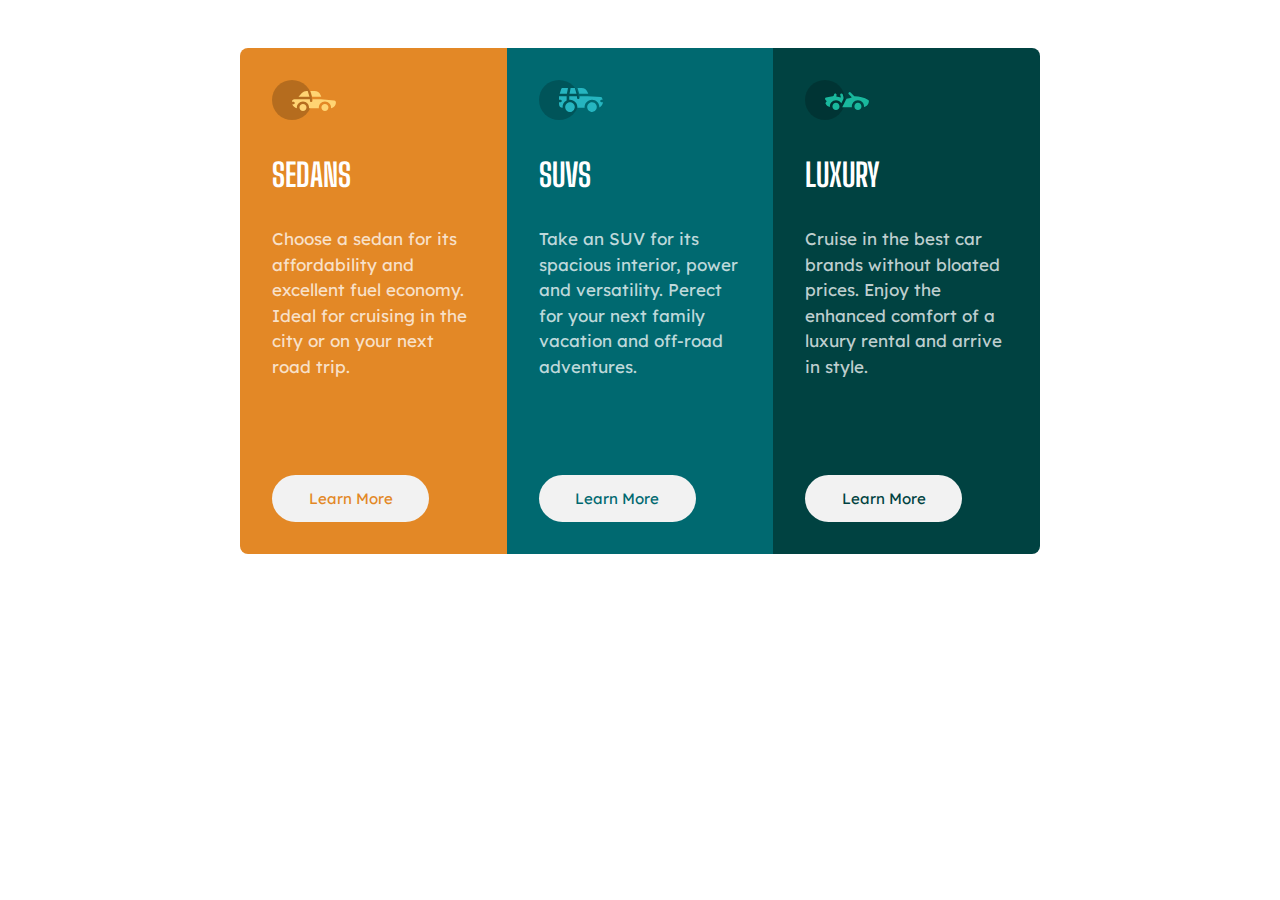
==== index.html @ 6a2f5d8f "created the divs & made it responsive" ====
<!DOCTYPE html>
<html lang="en">
<head>
    <meta charset="UTF-8">
    <meta http-equiv="X-UA-Compatible" content="IE=edge">
    <meta name="viewport" content="width=device-width, initial-scale=1.0">
    <title>Document</title>
    
    <link rel="stylesheet" href="style.css">

    <link href="https://fonts.googleapis.com/css2?family=Big+Shoulders+Display&display=swap" rel="stylesheet">

    <link href="https://fonts.googleapis.com/css2?family=Lexend:wght@200;300;700&display=swap" rel="stylesheet">
</head>
<body>
    <main>
        <div class="item box-1">
            <img src="images/icon-sedans.svg" alt="sedan">
            <h1 class="name">Sedans</h1>
            <p class="text">Choose a sedan for its affordability and excellent fuel economy.
                Ideal for cruising in the city or on your next road trip. 
            </p>
            <button class="btn-1">Learn More</button>
        </div>

        <div class="item box-2">
            <img src="images/icon-suvs.svg" alt="suvs">
            <h1 class="name">Suvs</h1>
            <p class="text">Take an SUV for its spacious interior, power and versatility.
                Perect for your next family vacation and off-road adventures.
            </p>
            <button class="btn-2">Learn More</button>
        </div>

        <div class="item box-3">
            <img src="images/icon-luxury.svg" alt="luxury">
            <h1 class="name">Luxury</h1>
            <p class="text">Cruise in the best car brands without bloated prices.
                Enjoy the enhanced comfort of a luxury rental and arrive in style.
            </p>
            <button class="btn-3">Learn More</button>
        </div>
        
    </main>
</body>
</html>
---- style.css ----
* {
  margin: 0;
  padding: 0;
  box-sizing: border-box;
}

body {
  /* max-width: 100%;
  display: flex;
  justify-content: center;
  align-items: center; */
}

main {
  width: 70%;
  margin: auto;
  display: flex;
  justify-content: center;
  align-items: center;
  color: white;
  padding: 3em;
}

.item {
  width: 33.33%;
  padding: 2em;
}

.box-1 {
  border-bottom-left-radius: 8px;
  border-top-left-radius: 8px;
  background-color: hsl(31, 77%, 52%);
}

.box-2 {
  background-color: hsl(184, 100%, 22%);
}

.box-3 {
  border-top-right-radius: 8px;
  border-bottom-right-radius: 8px;
  background-color: hsl(179, 100%, 13%);
}

.name {
  font-family: "Big Shoulders Display", cursive;
  margin: 2rem auto;
  font-weight: bold;
  text-transform: uppercase;
  font-weight: 700;
}

.text {
  font-family: "Lexend", sans-serif;
  margin: 2rem auto;
  font-weight: bold;
  line-height: 1.5;
  font-size: 17px;
  font-weight: 400;
  text-align: left;
  color: hsla(0, 0%, 100%, 0.75);
}

button {
  background-color: hsl(0, 0%, 95%);
  font-family: "Lexend", sans-serif;
  margin-top: 4rem;
  padding: 7% 18%;
  border: none;
  border-radius: 50px;
  font-size: 15px;
}

button:hover {
  border: 2px solid hsl(0, 0%, 95%);
  background-color: transparent;
  color: hsl(0, 0%, 95%);
}
.btn-1 {
  color: hsl(31, 77%, 52%);
}

.btn-2 {
  color: hsl(184, 100%, 22%);
}

.btn-3 {
  color: hsl(179, 100%, 13%);
}

@media only screen and (max-width: 680px) {
  main {
    flex-direction: column;
    width: 100%;
    margin: 10px 0;
    padding: 0;
  }

  .item {
    width: 70%;
  }
}
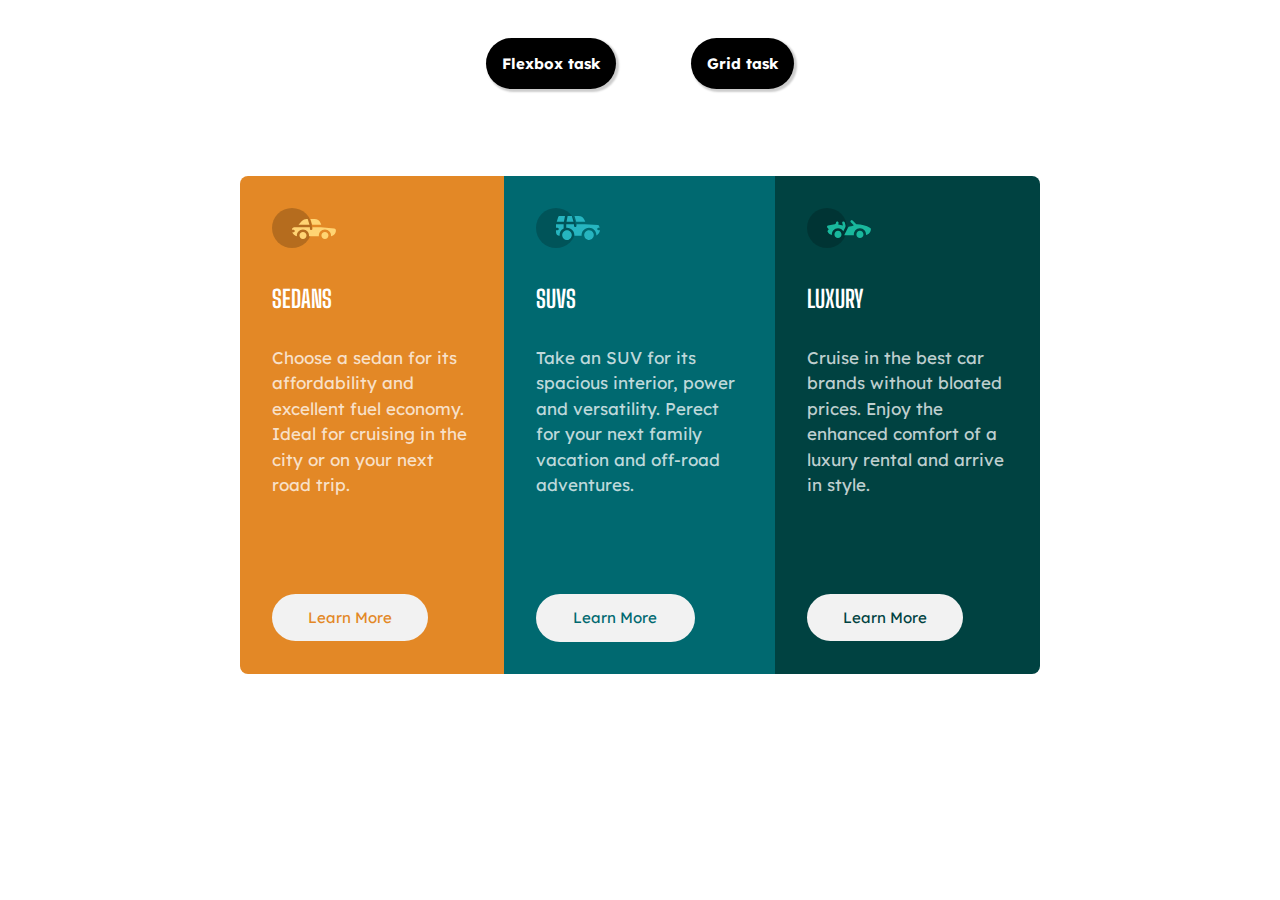
==== commit 102e109e: "added navigation buttons" ====
--- a/index.html
+++ b/index.html
@@ -4,19 +4,28 @@
     <meta charset="UTF-8">
     <meta http-equiv="X-UA-Compatible" content="IE=edge">
     <meta name="viewport" content="width=device-width, initial-scale=1.0">
-    <title>Document</title>
+    <title>Zuri flexbox</title>
     
-    <link rel="stylesheet" href="style.css">
+   
 
     <link href="https://fonts.googleapis.com/css2?family=Big+Shoulders+Display&display=swap" rel="stylesheet">
 
     <link href="https://fonts.googleapis.com/css2?family=Lexend:wght@200;300;700&display=swap" rel="stylesheet">
+    <link rel="shortcut icon" href="images/favicon-32x32.png" type="image/x-icon">
+
+    <link rel="stylesheet" href="style.css">
 </head>
 <body>
+    <div class="switch-btn">
+        <button class="btn flex-btn"> <a href="index.html">Flexbox task</a> </button>
+        <button class="btn grid-btn"> <a href="grid.html">Grid task</a> </button>
+    </div>
     <main>
+
+        
         <div class="item box-1">
             <img src="images/icon-sedans.svg" alt="sedan">
-            <h1 class="name">Sedans</h1>
+            <h2 class="name">Sedans</h2>
             <p class="text">Choose a sedan for its affordability and excellent fuel economy.
                 Ideal for cruising in the city or on your next road trip. 
             </p>
@@ -25,7 +34,7 @@
 
         <div class="item box-2">
             <img src="images/icon-suvs.svg" alt="suvs">
-            <h1 class="name">Suvs</h1>
+            <h2 class="name">Suvs</h2>
             <p class="text">Take an SUV for its spacious interior, power and versatility.
                 Perect for your next family vacation and off-road adventures.
             </p>
@@ -34,7 +43,7 @@
 
         <div class="item box-3">
             <img src="images/icon-luxury.svg" alt="luxury">
-            <h1 class="name">Luxury</h1>
+            <h2 class="name">Luxury</h2>
             <p class="text">Cruise in the best car brands without bloated prices.
                 Enjoy the enhanced comfort of a luxury rental and arrive in style.
             </p>
--- a/style.css
+++ b/style.css
@@ -2,33 +2,23 @@
   margin: 0;
   padding: 0;
   box-sizing: border-box;
-}
-
-body {
-  /* max-width: 100%;
-  display: flex;
-  justify-content: center;
-  align-items: center; */
+  text-decoration: none;
 }
 
 main {
   width: 70%;
   margin: auto;
   display: flex;
-  justify-content: center;
-  align-items: center;
   color: white;
   padding: 3em;
 }
 
 .item {
-  width: 33.33%;
   padding: 2em;
 }
 
 .box-1 {
-  border-bottom-left-radius: 8px;
-  border-top-left-radius: 8px;
+  border-radius: 8px 0 0 8px;
   background-color: hsl(31, 77%, 52%);
 }
 
@@ -37,8 +27,7 @@
 }
 
 .box-3 {
-  border-top-right-radius: 8px;
-  border-bottom-right-radius: 8px;
+  border-radius: 0 8px 8px 0;
   background-color: hsl(179, 100%, 13%);
 }
 
@@ -60,6 +49,36 @@
   text-align: left;
   color: hsla(0, 0%, 100%, 0.75);
 }
+
+.switch-btn{
+  display: flex;
+  flex-direction: row;
+  width: 30%;
+  margin:auto;
+  
+}
+.btn{
+  box-shadow: 2px 2px 2px 1px rgba(0, 0, 0, 0.2);
+  margin: 10% auto;
+  padding: 1rem;
+  background-color: black;
+  
+  
+  
+
+}
+.btn a{
+  font-family: "Lexend", sans-serif;
+  font-weight: 700;
+  color: #fff;
+}
+
+.btn:hover{
+  background-color: hsl(31, 77%, 52%);
+  border: none;
+}
+
+
 
 button {
   background-color: hsl(0, 0%, 95%);
@@ -92,11 +111,28 @@
   main {
     flex-direction: column;
     width: 100%;
-    margin: 10px 0;
+    justify-content: center;
+    align-items: center;
+    margin: 30px 0;
     padding: 0;
+  }
+
+  .box-1{
+    border-radius: 8px 8px 0 0;
+  }
+
+  .box-3{
+    border-radius: 0 0 8px 8px;
+  }
+
+  .Luxury{
+    border-radius: 0 0 8px 8px;
   }
 
   .item {
     width: 70%;
   }
+  .switch-btn{
+    width:70%
+  }
 }
